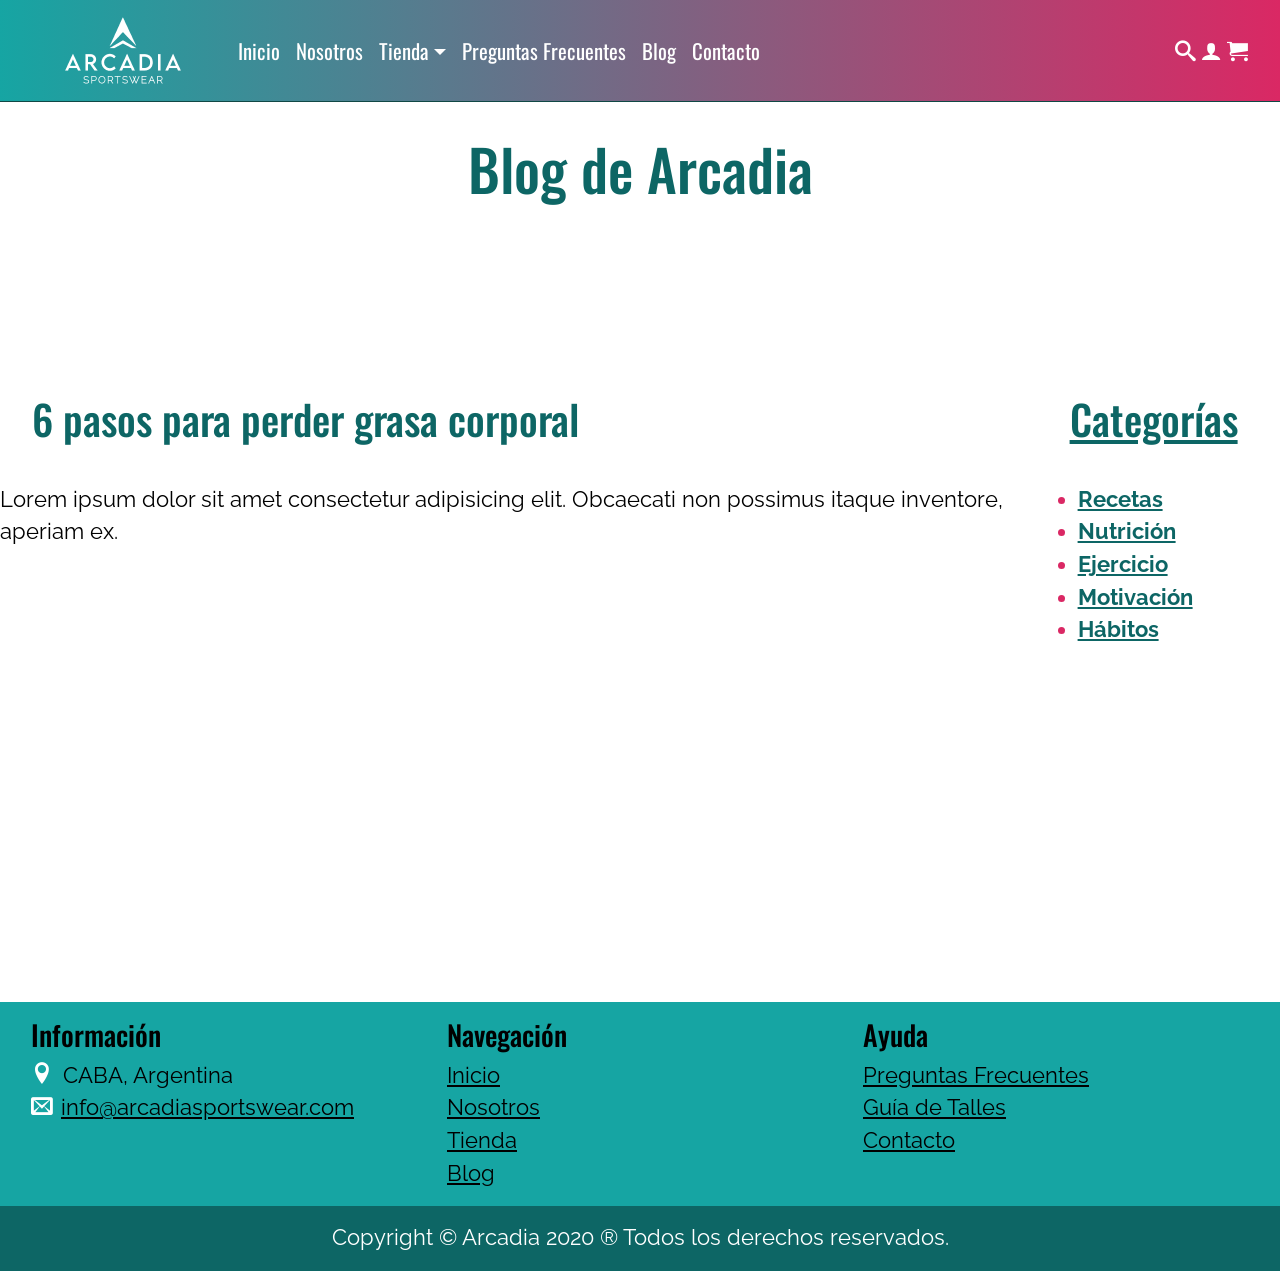
==== pages/blog.html @ 8c6b8575 "New Footer added to all pages" ====
<!DOCTYPE html>
<html lang="es">
	<head>
		<meta charset="UTF-8">
		<meta name="viewport" content="width=device-width, initial-scale=1.0">
		<meta name="description" content="Blog de Arcadia Sportswear. Te contamos sobre nutrición, deporte, ejercicios, motivación y hábitos saludables.">
		<title>Blog - Arcadia SportsWear</title>
		<link rel="stylesheet" href="../css/bootstrap.min.css">
		<link rel="stylesheet" href="../css/styles.css">
		<link rel="preconnect" href="https://fonts.gstatic.com">
		<link href="https://fonts.googleapis.com/css2?family=Oswald:wght@500;700&family=Raleway:ital,wght@0,500;0,700;0,800;1,500&display=swap" rel="stylesheet">
		<link rel="stylesheet" href="../css/animate.css"/>
		<script src="https://ajax.googleapis.com/ajax/libs/jquery/3.5.1/jquery.min.js"></script>
	</head>
	<body class="page">
		<header>
            <nav class="navbar navbar-expand-lg navbar-dark">
                <a class="navbar-brand wow fadeInDown mr-auto" href="../index.html"><img src="../images/arcadia-logo-blanco.png" alt="Logo de Arcadia"/></a>
                <button class="navbar-toggler order-2 wow fadeInDown" type="button" data-toggle="collapse" data-target="#navbarContent" aria-controls="navbarContent" aria-expanded="false" aria-label="Abrir navegación">
                    <span class="navbar-toggler-icon"></span>
                </button>
                <div class="collapse navbar-collapse order-4 order-lg-1 order-xl-1" id="navbarContent">
                    <ul class="wow fadeInDown navbar-nav">
                        <li class="nav-item"><a href="../index.html" class="nav-link">Inicio</a></li>
                        <li class="nav-item"><a href="nosotros.html" class="nav-link">Nosotros</a></li>
                        <li class="nav-item dropdown">
                            <a class="nav-link dropdown-toggle" id="navbarDropdown" role="button" data-toggle="dropdown" aria-haspopup="true" aria-expanded="false" href="pages/tienda.html">Tienda</a>
                            <ul class="dropdown-menu">
                                <li class="dropdown-item"><a href="tienda.html#tops">Tops</a></li>
                                <li class="dropdown-item"><a href="tienda.html#calzas">Calzas</a></li>
                                <li class="dropdown-item"><a href="talles.html">Guía de talles</a></li>
                            </ul>
                        </li>
                        <li class="nav-item"><a href="faq.html" class="nav-link">Preguntas Frecuentes</a></li>
                        <li class="nav-item"><a href="blog.html" class="nav-link">Blog</a></li>
                        <li class="nav-item"><a href="contacto.html" class="nav-link">Contacto</a></li>
                    </ul>
                </div>
                <div class="iconsHeader wow fadeInDown mr-3 text-white order-1 order-lg-2 order-xl-2">
                    <i class="icon-search"></i>
                    <i class="icon-user"></i>
                    <i class="icon-cart"></i>
                </div> 
            </nav>
        </header>
		<main id="grid">
			<h1 id="h1Blog">
				Blog de Arcadia
			</h1>
			<section class="blogIndex">
				<article>
					<h2>
						6 pasos para perder grasa corporal
					</h2>
					<p>
						Lorem ipsum dolor sit amet consectetur adipisicing elit. Obcaecati non possimus itaque inventore, aperiam ex.
					</p>
				</article>
			</section>
			<aside class="sidebar">
				<h2 class="sidebar__title">
					Categorías
				</h2>
				<ul class="sidebar__categories">
					<li><a href="#">Recetas</a></li>
					<li><a href="#">Nutrición</a></li>
					<li><a href="#">Ejercicio</a></li>
					<li><a href="#">Motivación</a></li>
					<li><a href="#">Hábitos</a></li>
				</ul>
			</aside>
		</main>
		<footer>
            <div class="container-fluid">
                <div class="row justify-content-between footerPrimary">
                    <div class="col-12 col-md-6 col-lg-4">
                        <h3>
                            Información
                        </h3>
                        <ul class="nav flex-column">
                            <li><i class="icon-location text-white mr-1"></i><span> CABA, Argentina</span></li>
                            <li><i class="icon-envelop text-white mr-2"></i><a href="mailto:info@arcadiasportswear.com">info@arcadiasportswear.com</a></li>
                            <li><span></span></li>
                        </ul>
                    </div>
                    <div class="col-12 col-md-6 col-lg-4">
                        <h3>
                            Navegación
                        </h3>
                        <ul class="nav flex-column">
                            <li><a href="../index.html">Inicio</a></li>
                            <li><a href="nosotros.html">Nosotros</a></li>
                            <li><a href="tienda.html">Tienda</a></li>
                            <li><a href="blog.html">Blog</a></li>
                        </ul>
                    </div>
                    <div class="d-none d-lg-block col-md-6 col-lg-4">
                        <h3>
                            Ayuda
                        </h3>
                        <ul class="nav flex-column">
                            <li><a href="faq.html">Preguntas Frecuentes</a></li>
                            <li><a href="talles.html">Guía de Talles</a></li>
                            <li><a href="contacto.html">Contacto</a></li>
                        </ul>
                    </div>
                </div>
            </div>
            <div class="d-flex justify-content-center p-3 footerSecondary">
                <p class="text-small">
                    Copyright &copy; Arcadia 2020 &reg; Todos los derechos reservados.
                </p>
            </div>
        </footer>
		<script src="../js/wow.min.js"></script>
        <script>
            new WOW().init();
        </script>
        <script src="../js/bootstrap.min.js"></script>
	</body>
</html>
---- css/styles.css ----
body{font-size:calc(0.80rem + 1vmin);font-family:"Raleway",sans-serif,Arial,Helvetica,sans-serif}h1,h2,h3,h4,h5,h6{color:#0D6665;font-family:"Oswald",sans-serif}h1{text-align:center;font-size:calc(3rem + 1vmin)}h2{font-size:calc(2rem + 1vmin)}ul li{color:#DA2864}p{color:#000}a{color:#0D6665;text-decoration:underline}a:hover{color:#DA2864;letter-spacing:1.1px;transition:all 0.5s}hr{border-top:1px solid #0d6665}.btn-primary{background-color:#0D6665;border-color:#0D6665;text-decoration:none}.btn-primary:hover{background-color:#DA2864 !important;color:#fff !important;border-color:#DA2864 !important}.btn-primary:focus,.btn-primary:active{background-color:#DA2864 !important;color:#fff !important;border-color:#DA2864 !important;box-shadow:0 0 0.2rem #ffbd86}.btn-link{color:#0D6665}.btn-link:hover{color:#DA2864}.dropdown-item:active{background-color:#fef8fa}header{font-family:'Oswald', sans-serif;width:100%;border-bottom:1px solid #104845;background:linear-gradient(90deg, #16A5A3 0%, #DA2864 100%);font-size:1.3rem;line-height:1.5}header a{text-decoration:none}header a:hover{text-decoration:none}.navbar-dark .navbar-nav .nav-link{color:white}@media only screen and (max-width: 390px){header>nav>a{width:100%;text-align:center}}footer{text-align:left;background-color:#16A5A3;width:100%}footer div.footerPrimary:first-child{padding:1rem}footer div.footerPrimary div h3{color:#000}footer ul li{list-style-type:none}footer ul li span,footer ul li a{color:#000}footer ul li span:hover,footer ul li a:hover{color:#0D6665}footer h4{color:#000}footer .footerSecondary{background-color:#0D6665}footer .footerSecondary p{color:#fff;margin-bottom:0}@font-face{font-family:'icomoon';src:url("../fonts/icomoon.eot?fdymji");src:url("../fonts/icomoon.eot?fdymji#iefix") format("embedded-opentype"),url("../fonts/icomoon.ttf?fdymji") format("truetype"),url("../fonts/icomoon.woff?fdymji") format("woff"),url("../fonts/icomoon.svg?fdymji#icomoon") format("svg");font-weight:normal;font-style:normal;font-display:block}[class^="icon-"],[class*=" icon-"]{font-family:'icomoon' !important;speak-as:never;font-style:normal;font-weight:normal;font-variant:normal;text-transform:none;line-height:1;-webkit-font-smoothing:antialiased;-moz-osx-font-smoothing:grayscale}.icon-cart:before{content:"\e93a"}.icon-envelop:before{content:"\e945"}.icon-location:before{content:"\e947"}.icon-user:before{content:"\e971"}.icon-search:before{content:"\e986"}.icon-instagram:before{content:"\ea92"}.icon-whatsapp:before{content:"\ea93"}#grid{display:grid;grid-template-areas:"h1Blog h1Blog" "blogIndex sidebarBlog";grid-template-columns:4fr 1fr;grid-template-rows:30% auto;grid-column-gap:1rem;justify-items:center;width:100%}#h1Blog{grid-area:h1Blog}section.blogIndex{grid-area:blogIndex}.sidebar{grid-area:sidebarBlog}.sidebar .sidebar__title{text-decoration:underline}.sidebar .sidebar__categories{font-weight:bold}label,input,select,textarea{display:block}#my-contact-newsletter,form>label:nth-child(16){display:inline}#contactPage section form{margin:auto;width:70%}#contactPage form label{margin:10px 0}.sendForm,.cleanForm{display:inline}#heroIndex{width:100%;background-color:#ffeadb}#heroIndex .carousel-caption{bottom:40%}#heroIndex .carousel-caption h1{color:#fff}.section{height:50%;padding:30px 30px}.section .section__title{text-align:center;margin-bottom:2rem}.section .btn-primary{width:fit-content;border-radius:5px}.section .section__div .section__img{width:240px;height:290px;border-radius:5px}.section .section__div .section__text{padding:2rem;text-align:justify}.section .section__div .section__text .section__button{display:block;margin-top:1rem}#prendasIndex{background-color:#DA2864;padding:30px 30px}#prendasIndex h2{text-align:center;margin-bottom:2rem;color:#fff}#prendasIndex .card-title{font-size:1.5rem;font-weight:bold}#prendasIndex .card{height:100%}#prendasIndex .card-img{object-fit:cover;height:100%}#nosotrosPage main,.page main{min-height:100vh;padding-bottom:2rem}#nosotrosPage h1,#nosotrosPage h2,.page h1,.page h2{padding:2rem}#nosotrosPage{text-align:center}#nosotrosPage #nosotrosHistoria,#nosotrosPage section ul{margin:auto;width:70%;text-align:justify}#nosotrosPage ul li{text-align:left}#faqAccordion .btn{font-size:2rem}#faqAccordion .btn:focus{outline:0;box-shadow:0 0 0 0.2rem #16a5a3}.guiaTalles{border:1px solid black;width:100%;border-collapse:collapse}.guiaTalles tr{border:1px solid black}.guiaTalles tr td:first-child{color:white;background-color:#DA2864;font-size:1.5rem;text-align:left;font-family:"Oswald",sans-serif}.guiaTalles td{border:1px solid black;text-align:center}.guiaTalles th{background-color:#DA2864;color:white;font-size:1.5rem;font-family:"Oswald",sans-serif;text-align:center}@media only screen and (max-width: 568px){.guiaTalles th,.guiaTalles tr td:first-child{font-size:1rem}}#tiendaPage section h2,#tiendaPage h1{text-align:center;padding-top:50px;margin-bottom:30px}#topsTienda,#calzasTienda{display:flex;justify-content:space-evenly}#tiendaPage main:nth-child(3){margin-bottom:2rem}#topsTienda .list-group-item:hover,#calzasTienda .list-group-item:hover{background-color:#104845;color:white;border-color:#104845;cursor:pointer}#tiendaPage .card{margin:1rem}p.card-text{margin:0}
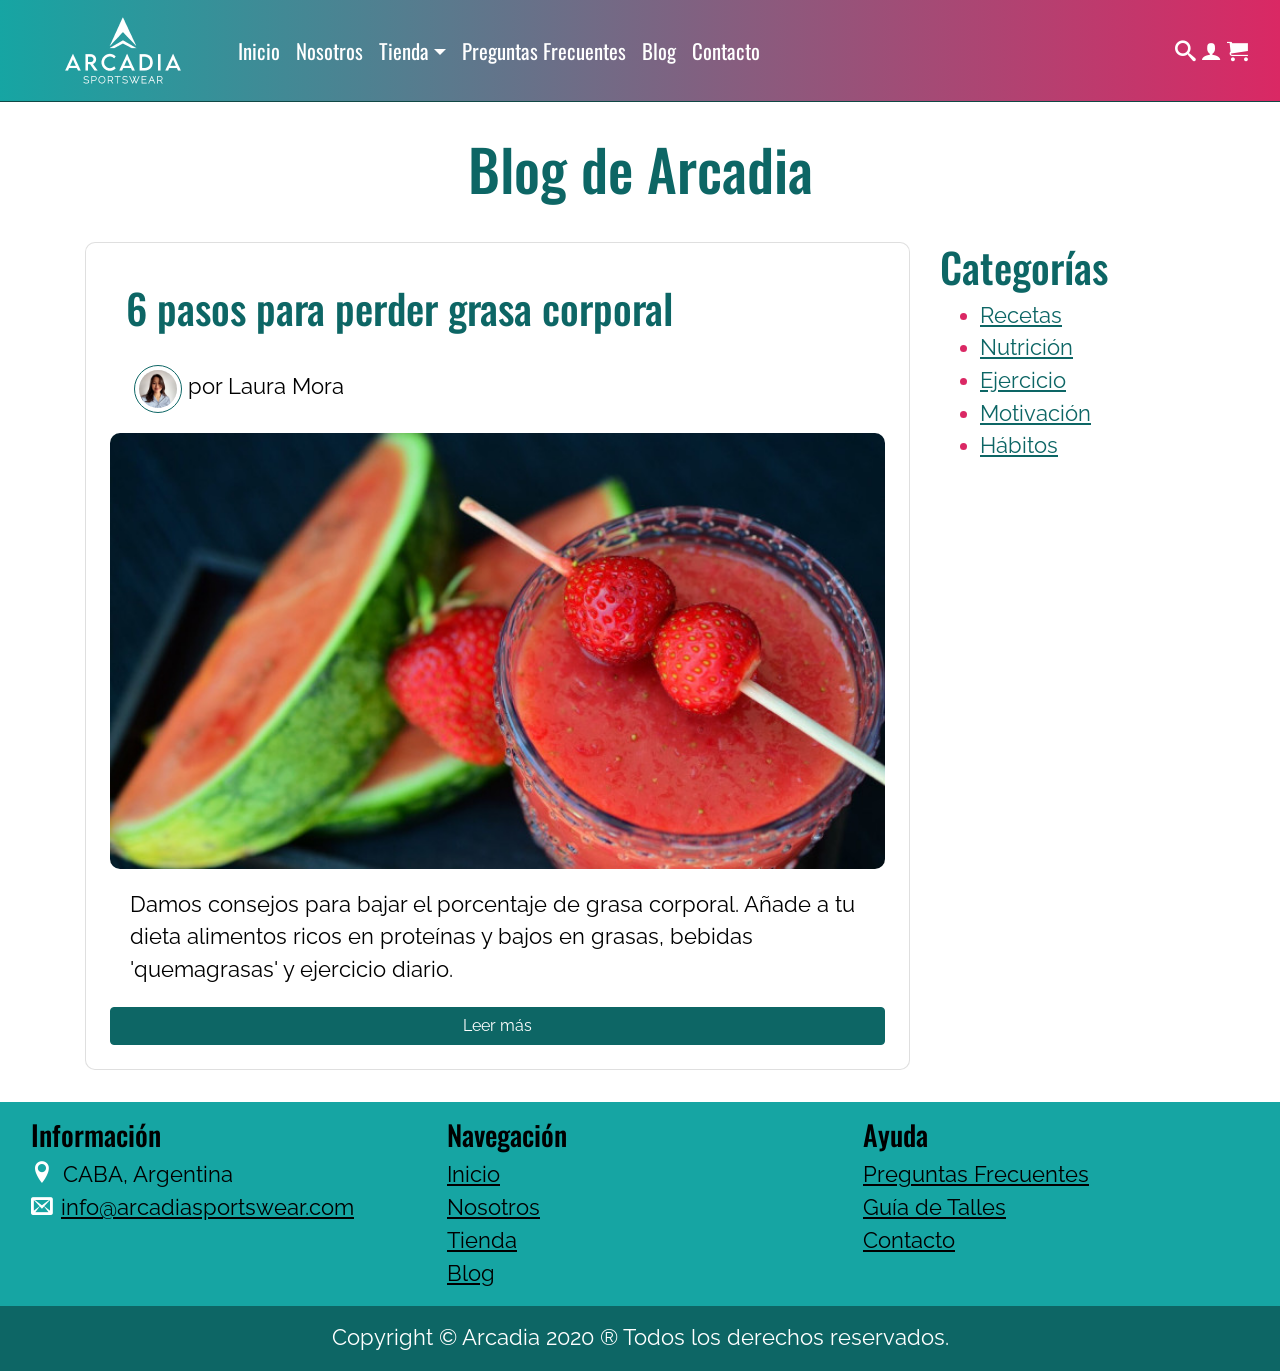
==== commit 343c07b9: "Created new blog article component, styled the blog page" ====
--- a/pages/blog.html
+++ b/pages/blog.html
@@ -43,32 +43,44 @@
                 </div> 
             </nav>
         </header>
-		<main id="grid">
-			<h1 id="h1Blog">
+		<main>
+			<h1>
 				Blog de Arcadia
 			</h1>
-			<section class="blogIndex">
-				<article>
-					<h2>
-						6 pasos para perder grasa corporal
-					</h2>
-					<p>
-						Lorem ipsum dolor sit amet consectetur adipisicing elit. Obcaecati non possimus itaque inventore, aperiam ex.
-					</p>
-				</article>
-			</section>
-			<aside class="sidebar">
-				<h2 class="sidebar__title">
-					Categorías
-				</h2>
-				<ul class="sidebar__categories">
-					<li><a href="#">Recetas</a></li>
-					<li><a href="#">Nutrición</a></li>
-					<li><a href="#">Ejercicio</a></li>
-					<li><a href="#">Motivación</a></li>
-					<li><a href="#">Hábitos</a></li>
-				</ul>
-			</aside>
+			<section class="container">
+			    <div class="row">
+			        <div class="col-12 col-md-9">
+        				<article class="card p-4">
+        					<h2 class="card-title p-2 p-sm-2 p-md-3">
+        						6 pasos para perder grasa corporal
+        					</h2>
+        					<div class="m-1 ml-4 pb-2 pb-sm-2 pb-md-3">
+            					<img src="../images/laura-mora-avatar.jpg" alt="Laura Mora Avatar" class="d-inline img-thumbnail">
+            					<p class="d-inline text-small">
+            					 por Laura Mora
+            					</p>
+                            </div>
+        					<img src="../images/blog/6-tips-para-perder-grasa-corporal.jpg" alt="Tips para perder grasa corporal" loading="lazy" class="articleImage">
+        					<p class="card-body card-text">
+        						Damos consejos para bajar el porcentaje de grasa corporal. Añade a tu dieta alimentos ricos en proteínas y bajos en grasas, bebidas 'quemagrasas' y ejercicio diario.
+        					</p>
+        					<a href="#" class="btn btn-primary">Leer más</a>
+        				</article>
+                    </div>
+        			<aside class="d-none col-md-3 d-md-block">
+        				<h2 class="sidebar__title">
+        					Categorías
+        				</h2>
+        				<ul class="sidebar__categories">
+        					<li><a href="#">Recetas</a></li>
+        					<li><a href="#">Nutrición</a></li>
+        					<li><a href="#">Ejercicio</a></li>
+        					<li><a href="#">Motivación</a></li>
+        					<li><a href="#">Hábitos</a></li>
+        				</ul>
+        			</aside>
+                </div>
+            </section>
 		</main>
 		<footer>
             <div class="container-fluid">
--- a/css/styles.css
+++ b/css/styles.css
@@ -1,2 +1 @@
-body{font-size:calc(0.80rem + 1vmin);font-family:"Raleway",sans-serif,Arial,Helvetica,sans-serif}h1,h2,h3,h4,h5,h6{color:#0D6665;font-family:"Oswald",sans-serif}h1{text-align:center;font-size:calc(3rem + 1vmin)}h2{font-size:calc(2rem + 1vmin)}ul li{color:#DA2864}p{color:#000}a{color:#0D6665;text-decoration:underline}a:hover{color:#DA2864;letter-spacing:1.1px;transition:all 0.5s}hr{border-top:1px solid #0d6665}.btn-primary{background-color:#0D6665;border-color:#0D6665;text-decoration:none}.btn-primary:hover{background-color:#DA2864 !important;color:#fff !important;border-color:#DA2864 !important}.btn-primary:focus,.btn-primary:active{background-color:#DA2864 !important;color:#fff !important;border-color:#DA2864 !important;box-shadow:0 0 0.2rem #ffbd86}.btn-link{color:#0D6665}.btn-link:hover{color:#DA2864}.dropdown-item:active{background-color:#fef8fa}header{font-family:'Oswald', sans-serif;width:100%;border-bottom:1px solid #104845;background:linear-gradient(90deg, #16A5A3 0%, #DA2864 100%);font-size:1.3rem;line-height:1.5}header a{text-decoration:none}header a:hover{text-decoration:none}.navbar-dark .navbar-nav .nav-link{color:white}@media only screen and (max-width: 390px){header>nav>a{width:100%;text-align:center}}footer{text-align:left;background-color:#16A5A3;width:100%}footer div.footerPrimary:first-child{padding:1rem}footer div.footerPrimary div h3{color:#000}footer ul li{list-style-type:none}footer ul li span,footer ul li a{color:#000}footer ul li span:hover,footer ul li a:hover{color:#0D6665}footer h4{color:#000}footer .footerSecondary{background-color:#0D6665}footer .footerSecondary p{color:#fff;margin-bottom:0}@font-face{font-family:'icomoon';src:url("../fonts/icomoon.eot?fdymji");src:url("../fonts/icomoon.eot?fdymji#iefix") format("embedded-opentype"),url("../fonts/icomoon.ttf?fdymji") format("truetype"),url("../fonts/icomoon.woff?fdymji") format("woff"),url("../fonts/icomoon.svg?fdymji#icomoon") format("svg");font-weight:normal;font-style:normal;font-display:block}[class^="icon-"],[class*=" icon-"]{font-family:'icomoon' !important;speak-as:never;font-style:normal;font-weight:normal;font-variant:normal;text-transform:none;line-height:1;-webkit-font-smoothing:antialiased;-moz-osx-font-smoothing:grayscale}.icon-cart:before{content:"\e93a"}.icon-envelop:before{content:"\e945"}.icon-location:before{content:"\e947"}.icon-user:before{content:"\e971"}.icon-search:before{content:"\e986"}.icon-instagram:before{content:"\ea92"}.icon-whatsapp:before{content:"\ea93"}#grid{display:grid;grid-template-areas:"h1Blog h1Blog"- "blogIndex sidebarBlog";grid-template-columns:4fr 1fr;grid-template-rows:30% auto;grid-column-gap:1rem;justify-items:center;width:100%}#h1Blog{grid-area:h1Blog}section.blogIndex{grid-area:blogIndex}.sidebar{grid-area:sidebarBlog}.sidebar .sidebar__title{text-decoration:underline}.sidebar .sidebar__categories{font-weight:bold}label,input,select,textarea{display:block}#my-contact-newsletter,form>label:nth-child(16){display:inline}#contactPage section form{margin:auto;width:70%}#contactPage form label{margin:10px 0}.sendForm,.cleanForm{display:inline}#heroIndex{width:100%;background-color:#ffeadb}#heroIndex .carousel-caption{bottom:40%}#heroIndex .carousel-caption h1{color:#fff}.section{height:50%;padding:30px 30px}.section .section__title{text-align:center;margin-bottom:2rem}.section .btn-primary{width:fit-content;border-radius:5px}.section .section__div .section__img{width:240px;height:290px;border-radius:5px}.section .section__div .section__text{padding:2rem;text-align:justify}.section .section__div .section__text .section__button{display:block;margin-top:1rem}#prendasIndex{background-color:#DA2864;padding:30px 30px}#prendasIndex h2{text-align:center;margin-bottom:2rem;color:#fff}#prendasIndex .card-title{font-size:1.5rem;font-weight:bold}#prendasIndex .card{height:100%}#prendasIndex .card-img{object-fit:cover;height:100%}#nosotrosPage main,.page main{min-height:100vh;padding-bottom:2rem}#nosotrosPage h1,#nosotrosPage h2,.page h1,.page h2{padding:2rem}#nosotrosPage{text-align:center}#nosotrosPage #nosotrosHistoria,#nosotrosPage section ul{margin:auto;width:70%;text-align:justify}#nosotrosPage ul li{text-align:left}#faqAccordion .btn{font-size:2rem}#faqAccordion .btn:focus{outline:0;box-shadow:0 0 0 0.2rem #16a5a3}.guiaTalles{border:1px solid black;width:100%;border-collapse:collapse}.guiaTalles tr{border:1px solid black}.guiaTalles tr td:first-child{color:white;background-color:#DA2864;font-size:1.5rem;text-align:left;font-family:"Oswald",sans-serif}.guiaTalles td{border:1px solid black;text-align:center}.guiaTalles th{background-color:#DA2864;color:white;font-size:1.5rem;font-family:"Oswald",sans-serif;text-align:center}@media only screen and (max-width: 568px){.guiaTalles th,.guiaTalles tr td:first-child{font-size:1rem}}#tiendaPage section h2,#tiendaPage h1{text-align:center;padding-top:50px;margin-bottom:30px}#topsTienda,#calzasTienda{display:flex;justify-content:space-evenly}#tiendaPage main:nth-child(3){margin-bottom:2rem}#topsTienda .list-group-item:hover,#calzasTienda .list-group-item:hover{background-color:#104845;color:white;border-color:#104845;cursor:pointer}#tiendaPage .card{margin:1rem}p.card-text{margin:0}
+body{font-size:calc(0.80rem + 1vmin);font-family:"Raleway",sans-serif,Arial,Helvetica,sans-serif}h1,h2,h3,h4,h5,h6{color:#0D6665;font-family:"Oswald",sans-serif}h1{text-align:center;font-size:calc(3rem + 1vmin)}h2{font-size:calc(2rem + 1vmin)}ul li{color:#DA2864}p{color:#000}a{color:#0D6665;text-decoration:underline}a:hover{color:#DA2864;letter-spacing:1.1px;transition:all 0.5s}hr{border-top:1px solid #0d6665}.btn-primary{background-color:#0D6665;border-color:#0D6665;text-decoration:none}.btn-primary:hover{background-color:#DA2864 !important;color:#fff !important;border-color:#DA2864 !important}.btn-primary:focus,.btn-primary:active{background-color:#DA2864 !important;color:#fff !important;border-color:#DA2864 !important;box-shadow:0 0 0.2rem #ffbd86}.btn-link{color:#0D6665}.btn-link:hover{color:#DA2864}.dropdown-item:active{background-color:#fef8fa}header{font-family:'Oswald', sans-serif;width:100%;border-bottom:1px solid #104845;background:linear-gradient(90deg, #16A5A3 0%, #DA2864 100%);font-size:1.3rem;line-height:1.5}header a{text-decoration:none}header a:hover{text-decoration:none}.navbar-dark .navbar-nav .nav-link{color:white}@media only screen and (max-width: 390px){header>nav>a{width:100%;text-align:center}}footer{text-align:left;background-color:#16A5A3;width:100%}footer div.footerPrimary:first-child{padding:1rem}footer div.footerPrimary div h3{color:#000}footer ul li{list-style-type:none}footer ul li span,footer ul li a{color:#000}footer ul li span:hover,footer ul li a:hover{color:#0D6665}footer h4{color:#000}footer .footerSecondary{background-color:#0D6665}footer .footerSecondary p{color:#fff;margin-bottom:0}@font-face{font-family:'icomoon';src:url("../fonts/icomoon.eot?fdymji");src:url("../fonts/icomoon.eot?fdymji#iefix") format("embedded-opentype"),url("../fonts/icomoon.ttf?fdymji") format("truetype"),url("../fonts/icomoon.woff?fdymji") format("woff"),url("../fonts/icomoon.svg?fdymji#icomoon") format("svg");font-weight:normal;font-style:normal;font-display:block}[class^="icon-"],[class*=" icon-"]{font-family:'icomoon' !important;speak-as:never;font-style:normal;font-weight:normal;font-variant:normal;text-transform:none;line-height:1;-webkit-font-smoothing:antialiased;-moz-osx-font-smoothing:grayscale}.icon-cart:before{content:"\e93a"}.icon-envelop:before{content:"\e945"}.icon-location:before{content:"\e947"}.icon-user:before{content:"\e971"}.icon-search:before{content:"\e986"}.icon-instagram:before{content:"\ea92"}.icon-whatsapp:before{content:"\ea93"}article.card{border-radius:10px}.img-thumbnail{border:1px solid #0D6665;border-radius:50%;height:3rem}.articleImage{max-width:100%;height:auto;border-radius:10px}label,input,select,textarea{display:block}#contactPage form label{margin:10px 0}@media (max-width: 350px){#contactPage form #contactButtons input{margin-top:0.5rem}}.sendForm,.cleanForm{display:inline}.form-control{border:0;border-bottom:2px solid #0D6665;box-shadow:none}.form-control:focus{border-bottom:2px solid #DA2864;box-shadow:none}#heroIndex{width:100%;background-color:#ffeadb}#heroIndex .carousel-caption{bottom:40%}#heroIndex .carousel-caption h1{color:#fff}.section{height:50%;padding:30px 30px}.section .section__title{text-align:center;margin-bottom:2rem}.section .btn-primary{width:fit-content;border-radius:5px}.section .section__div .section__img{width:240px;height:290px;border-radius:5px}.section .section__div .section__text{padding:2rem;text-align:justify}.section .section__div .section__text .section__button{display:block;margin-top:1rem}#prendasIndex{background-color:#DA2864;padding:30px 30px}#prendasIndex h2{text-align:center;margin-bottom:2rem;color:#fff}#prendasIndex .card-title{font-size:1.5rem;font-weight:bold}#prendasIndex .card{height:100%}#prendasIndex .card-img{object-fit:cover;height:100%}#nosotrosPage main,.page main{min-height:100vh;padding-bottom:2rem}#nosotrosPage h1,.page h1{padding:2rem}#nosotrosPage{text-align:center}#nosotrosPage #nosotrosHistoria,#nosotrosPage section ul{margin:auto;width:70%;text-align:justify}#nosotrosPage ul li{text-align:left}#faqAccordion .btn{font-size:2rem}#faqAccordion .btn:focus{outline:0;box-shadow:0 0 0 0.2rem #16a5a3}.guiaTalles{border:1px solid black;width:100%;border-collapse:collapse}.guiaTalles tr{border:1px solid black}.guiaTalles tr td:first-child{color:white;background-color:#DA2864;font-size:1.5rem;text-align:left;font-family:"Oswald",sans-serif}.guiaTalles td{border:1px solid black;text-align:center}.guiaTalles th{background-color:#DA2864;color:white;font-size:1.5rem;font-family:"Oswald",sans-serif;text-align:center}@media only screen and (max-width: 568px){.guiaTalles th,.guiaTalles tr td:first-child{font-size:1rem}}#tiendaPage section h2,#tiendaPage h1{text-align:center;padding-top:50px;margin-bottom:30px}#topsTienda,#calzasTienda{display:flex;justify-content:space-evenly}#tiendaPage main:nth-child(3){margin-bottom:2rem}#topsTienda .list-group-item:hover,#calzasTienda .list-group-item:hover{background-color:#104845;color:white;border-color:#104845;cursor:pointer}#tiendaPage .card{margin:1rem}p.card-text{margin:0}
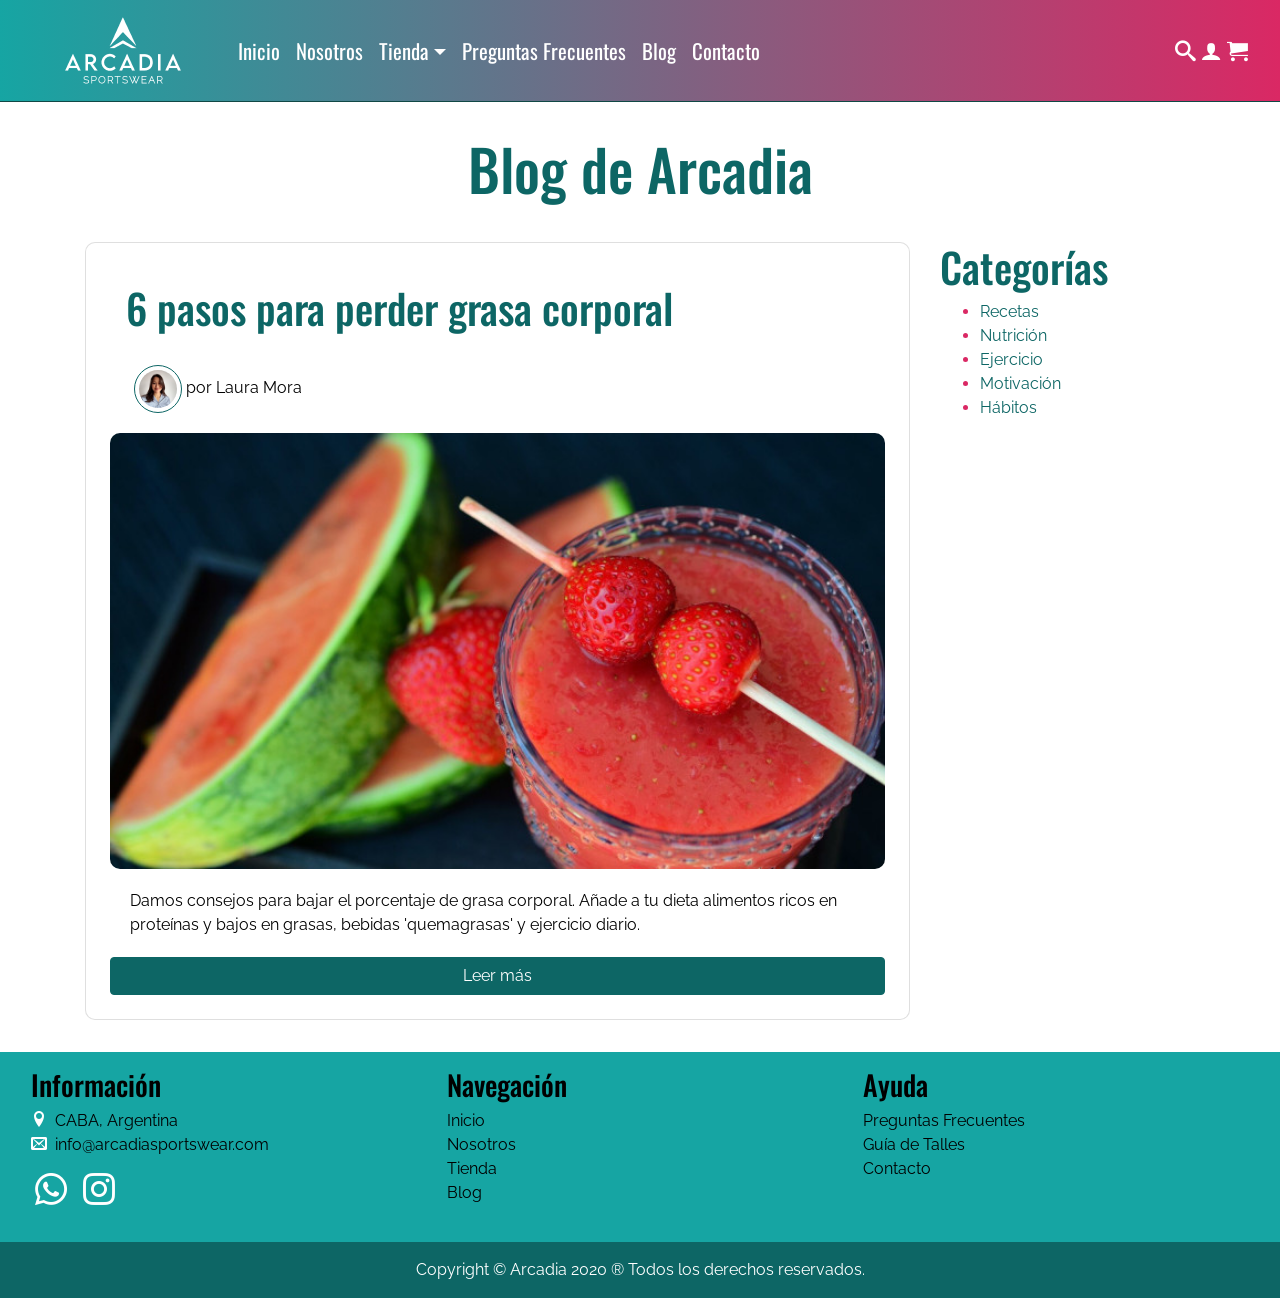
==== commit dd50562f: "Refactor styles, create mixin, fix footer & add to all pages, removed spaces, fixed code on Nosotros" ====
--- a/pages/blog.html
+++ b/pages/blog.html
@@ -82,6 +82,7 @@
                 </div>
             </section>
 		</main>
+		<!------ Footer ------>
 		<footer>
             <div class="container-fluid">
                 <div class="row justify-content-between footerPrimary">
@@ -92,8 +93,11 @@
                         <ul class="nav flex-column">
                             <li><i class="icon-location text-white mr-1"></i><span> CABA, Argentina</span></li>
                             <li><i class="icon-envelop text-white mr-2"></i><a href="mailto:info@arcadiasportswear.com">info@arcadiasportswear.com</a></li>
-                            <li><span></span></li>
                         </ul>
+                        <div class="row ml-1 mt-3 mb-3">
+                            <a href="https://wa.link/3eighx"><i class="icon-whatsapp mr-3"></i></a> 
+                            <a href="https://www.instagram.com/arcadia_ar/"><i class="icon-instagram mr-2"></i></a>
+                        </div>
                     </div>
                     <div class="col-12 col-md-6 col-lg-4">
                         <h3>
--- a/css/styles.css
+++ b/css/styles.css
@@ -1 +1 @@
-body{font-size:calc(0.80rem + 1vmin);font-family:"Raleway",sans-serif,Arial,Helvetica,sans-serif}h1,h2,h3,h4,h5,h6{color:#0D6665;font-family:"Oswald",sans-serif}h1{text-align:center;font-size:calc(3rem + 1vmin)}h2{font-size:calc(2rem + 1vmin)}ul li{color:#DA2864}p{color:#000}a{color:#0D6665;text-decoration:underline}a:hover{color:#DA2864;letter-spacing:1.1px;transition:all 0.5s}hr{border-top:1px solid #0d6665}.btn-primary{background-color:#0D6665;border-color:#0D6665;text-decoration:none}.btn-primary:hover{background-color:#DA2864 !important;color:#fff !important;border-color:#DA2864 !important}.btn-primary:focus,.btn-primary:active{background-color:#DA2864 !important;color:#fff !important;border-color:#DA2864 !important;box-shadow:0 0 0.2rem #ffbd86}.btn-link{color:#0D6665}.btn-link:hover{color:#DA2864}.dropdown-item:active{background-color:#fef8fa}header{font-family:'Oswald', sans-serif;width:100%;border-bottom:1px solid #104845;background:linear-gradient(90deg, #16A5A3 0%, #DA2864 100%);font-size:1.3rem;line-height:1.5}header a{text-decoration:none}header a:hover{text-decoration:none}.navbar-dark .navbar-nav .nav-link{color:white}@media only screen and (max-width: 390px){header>nav>a{width:100%;text-align:center}}footer{text-align:left;background-color:#16A5A3;width:100%}footer div.footerPrimary:first-child{padding:1rem}footer div.footerPrimary div h3{color:#000}footer ul li{list-style-type:none}footer ul li span,footer ul li a{color:#000}footer ul li span:hover,footer ul li a:hover{color:#0D6665}footer h4{color:#000}footer .footerSecondary{background-color:#0D6665}footer .footerSecondary p{color:#fff;margin-bottom:0}@font-face{font-family:'icomoon';src:url("../fonts/icomoon.eot?fdymji");src:url("../fonts/icomoon.eot?fdymji#iefix") format("embedded-opentype"),url("../fonts/icomoon.ttf?fdymji") format("truetype"),url("../fonts/icomoon.woff?fdymji") format("woff"),url("../fonts/icomoon.svg?fdymji#icomoon") format("svg");font-weight:normal;font-style:normal;font-display:block}[class^="icon-"],[class*=" icon-"]{font-family:'icomoon' !important;speak-as:never;font-style:normal;font-weight:normal;font-variant:normal;text-transform:none;line-height:1;-webkit-font-smoothing:antialiased;-moz-osx-font-smoothing:grayscale}.icon-cart:before{content:"\e93a"}.icon-envelop:before{content:"\e945"}.icon-location:before{content:"\e947"}.icon-user:before{content:"\e971"}.icon-search:before{content:"\e986"}.icon-instagram:before{content:"\ea92"}.icon-whatsapp:before{content:"\ea93"}article.card{border-radius:10px}.img-thumbnail{border:1px solid #0D6665;border-radius:50%;height:3rem}.articleImage{max-width:100%;height:auto;border-radius:10px}label,input,select,textarea{display:block}#contactPage form label{margin:10px 0}@media (max-width: 350px){#contactPage form #contactButtons input{margin-top:0.5rem}}.sendForm,.cleanForm{display:inline}.form-control{border:0;border-bottom:2px solid #0D6665;box-shadow:none}.form-control:focus{border-bottom:2px solid #DA2864;box-shadow:none}#heroIndex{width:100%;background-color:#ffeadb}#heroIndex .carousel-caption{bottom:40%}#heroIndex .carousel-caption h1{color:#fff}.section{height:50%;padding:30px 30px}.section .section__title{text-align:center;margin-bottom:2rem}.section .btn-primary{width:fit-content;border-radius:5px}.section .section__div .section__img{width:240px;height:290px;border-radius:5px}.section .section__div .section__text{padding:2rem;text-align:justify}.section .section__div .section__text .section__button{display:block;margin-top:1rem}#prendasIndex{background-color:#DA2864;padding:30px 30px}#prendasIndex h2{text-align:center;margin-bottom:2rem;color:#fff}#prendasIndex .card-title{font-size:1.5rem;font-weight:bold}#prendasIndex .card{height:100%}#prendasIndex .card-img{object-fit:cover;height:100%}#nosotrosPage main,.page main{min-height:100vh;padding-bottom:2rem}#nosotrosPage h1,.page h1{padding:2rem}#nosotrosPage{text-align:center}#nosotrosPage #nosotrosHistoria,#nosotrosPage section ul{margin:auto;width:70%;text-align:justify}#nosotrosPage ul li{text-align:left}#faqAccordion .btn{font-size:2rem}#faqAccordion .btn:focus{outline:0;box-shadow:0 0 0 0.2rem #16a5a3}.guiaTalles{border:1px solid black;width:100%;border-collapse:collapse}.guiaTalles tr{border:1px solid black}.guiaTalles tr td:first-child{color:white;background-color:#DA2864;font-size:1.5rem;text-align:left;font-family:"Oswald",sans-serif}.guiaTalles td{border:1px solid black;text-align:center}.guiaTalles th{background-color:#DA2864;color:white;font-size:1.5rem;font-family:"Oswald",sans-serif;text-align:center}@media only screen and (max-width: 568px){.guiaTalles th,.guiaTalles tr td:first-child{font-size:1rem}}#tiendaPage section h2,#tiendaPage h1{text-align:center;padding-top:50px;margin-bottom:30px}#topsTienda,#calzasTienda{display:flex;justify-content:space-evenly}#tiendaPage main:nth-child(3){margin-bottom:2rem}#topsTienda .list-group-item:hover,#calzasTienda .list-group-item:hover{background-color:#104845;color:white;border-color:#104845;cursor:pointer}#tiendaPage .card{margin:1rem}p.card-text{margin:0}
+body{font-size:1rem;font-family:"Raleway",sans-serif,Arial,Helvetica,sans-serif}@media (max-width: 768px){body{font-size:calc(0.80rem + 1vmin)}}h1,h2,h3,h4,h5,h6{color:#0D6665;font-family:"Oswald",sans-serif}h1{text-align:center;font-size:calc(3rem + 1vmin)}h2{font-size:calc(2rem + 1vmin)}ul li{color:#DA2864}p{color:#000}a{color:#0D6665;text-decoration:none}a:hover{color:#DA2864;letter-spacing:1px;transition:all 0.5s;text-decoration:none}a:hover{letter-spacing:0}hr{border-top:1px solid #0d6665}.btn-primary{background-color:#0D6665;border-color:#0D6665;text-decoration:none}.btn-primary:hover{background-color:#DA2864 !important;color:#fff !important;border-color:#DA2864 !important}.btn-primary:focus,.btn-primary:active{background-color:#DA2864 !important;color:#fff !important;border-color:#DA2864 !important;box-shadow:0 0 0.2rem #ffbd86}.btn-link{color:#0D6665}.btn-link:hover{color:#DA2864;text-decoration:none}.dropdown-item:active{background-color:#fef8fa}header{font-family:'Oswald', sans-serif;width:100%;border-bottom:1px solid #104845;background:linear-gradient(90deg, #16A5A3 0%, #DA2864 100%);font-size:1.3rem;line-height:1.5}header a{text-decoration:none}header a:hover{text-decoration:none}.navbar-dark .navbar-nav .nav-link{color:white}@media only screen and (max-width: 390px){header>nav>a{width:100%;text-align:center}}footer{text-align:left;background-color:#16A5A3;width:100%}footer div.footerPrimary{padding:1rem}footer div.footerPrimary div h3{color:#000}footer div.footerPrimary div a,footer div.footerPrimary div span{text-decoration:none}footer div.footerPrimary div a .icon-whatsapp,footer div.footerPrimary div a .icon-instagram,footer div.footerPrimary div span .icon-whatsapp,footer div.footerPrimary div span .icon-instagram{font-size:2rem;color:#fff}footer div.footerPrimary div a .icon-whatsapp:hover,footer div.footerPrimary div a .icon-instagram:hover,footer div.footerPrimary div span .icon-whatsapp:hover,footer div.footerPrimary div span .icon-instagram:hover{color:#DA2864;letter-spacing:0px}footer div.footerPrimary div a:hover,footer div.footerPrimary div span:hover{letter-spacing:0}footer div.footerPrimary div ul li{list-style-type:none}footer div.footerPrimary div ul li span,footer div.footerPrimary div ul li a{color:#0D6665;text-decoration:none;color:#000}footer div.footerPrimary div ul li span:hover,footer div.footerPrimary div ul li a:hover{color:#DA2864;letter-spacing:1px;transition:all 0.5s;text-decoration:none}footer div.footerPrimary div ul li span:hover,footer div.footerPrimary div ul li a:hover{color:#0D6665}footer h4{color:#000}footer .footerSecondary{background-color:#0D6665}footer .footerSecondary p{color:#fff;margin-bottom:0}@font-face{font-family:'icomoon';src:url("../fonts/icomoon.eot?fdymji");src:url("../fonts/icomoon.eot?fdymji#iefix") format("embedded-opentype"),url("../fonts/icomoon.ttf?fdymji") format("truetype"),url("../fonts/icomoon.woff?fdymji") format("woff"),url("../fonts/icomoon.svg?fdymji#icomoon") format("svg");font-weight:normal;font-style:normal;font-display:block}[class^="icon-"],[class*=" icon-"]{font-family:'icomoon' !important;speak-as:never;font-style:normal;font-weight:normal;font-variant:normal;text-transform:none;line-height:1;-webkit-font-smoothing:antialiased;-moz-osx-font-smoothing:grayscale}.icon-cart:before{content:"\e93a"}.icon-envelop:before{content:"\e945"}.icon-location:before{content:"\e947"}.icon-user:before{content:"\e971"}.icon-search:before{content:"\e986"}.icon-instagram:before{content:"\ea92"}.icon-whatsapp:before{content:"\ea93"}article.card{border-radius:10px}.img-thumbnail{border:1px solid #0D6665;border-radius:50%;height:3rem}.articleImage{max-width:100%;height:auto;border-radius:10px}label,input,select,textarea{display:block}#contactPage form label{margin:10px 0}@media (max-width: 350px){#contactPage form #contactButtons input{margin-top:0.5rem}}.sendForm,.cleanForm{display:inline}.form-control{border:0;border-bottom:2px solid #0D6665;box-shadow:none}.form-control:focus{border-bottom:2px solid #DA2864;box-shadow:none}#heroIndex{width:100%;background-color:#ffeadb}#heroIndex .carousel-caption{bottom:40%}@media (max-width: 362px){#heroIndex .carousel-caption{bottom:30%}}#heroIndex .carousel-caption h1{color:#fff}.section{height:50%;padding:30px 30px}.section .section__title{text-align:center;margin-bottom:2rem}.section .btn-primary{width:fit-content;border-radius:5px}.section .section__div .section__img{width:240px;height:290px;border-radius:5px}.section .section__div .section__text{padding:2rem;text-align:justify}.section .section__div .section__button{display:block;margin:1rem 2rem 2rem 1rem}#prendasIndex{background-color:#DA2864;padding:30px 30px}#prendasIndex h2{text-align:center;margin-bottom:2rem;color:#fff}#prendasIndex .card-title{font-size:1.5rem;font-weight:bold}#prendasIndex .card{height:100%}#prendasIndex .card-img{object-fit:cover;height:100%}#nosotrosPage main,.page main{min-height:100vh;padding-bottom:2rem}#nosotrosPage h1,.page h1{padding:2rem}#nosotrosPage{text-align:center}#nosotrosPage #nosotrosHistoria,#nosotrosPage section ul{margin:auto;width:70%;text-align:justify}#nosotrosPage ul li{text-align:left}#faqAccordion .btn{font-size:2rem}#faqAccordion .btn:focus{outline:0;box-shadow:0 0 0 0.2rem #16a5a3}@media (max-width: 576px){#faqAccordion .btn{font-size:1.5rem}}.guiaTalles{border:1px solid black;width:100%}.guiaTalles tr{border:1px solid black}.guiaTalles tr td:first-child{color:white;background-color:#16A5A3;font-size:1.5rem;text-align:left;font-family:"Raleway",sans-serif,Arial,Helvetica,sans-serif}.guiaTalles td{border:1px solid black;text-align:center}.guiaTalles th{background-color:#0D6665;color:white;font-size:1.5rem;font-family:"Raleway",sans-serif,Arial,Helvetica,sans-serif;text-align:center}.alert.danger .alert-heading{color:#AE1E4E}@media only screen and (max-width: 568px){.guiaTalles th,.guiaTalles tr td:first-child{font-size:1rem}}#tiendaPage section h2,#tiendaPage h1{text-align:center;padding-top:50px;margin-bottom:30px}#topsTienda,#calzasTienda{display:flex;justify-content:space-evenly}#tiendaPage main:nth-child(3){margin-bottom:2rem}#topsTienda .list-group-item:hover,#calzasTienda .list-group-item:hover{background-color:#104845;color:white;border-color:#104845;cursor:pointer}#tiendaPage .card{margin:1rem}p.card-text{margin:0}
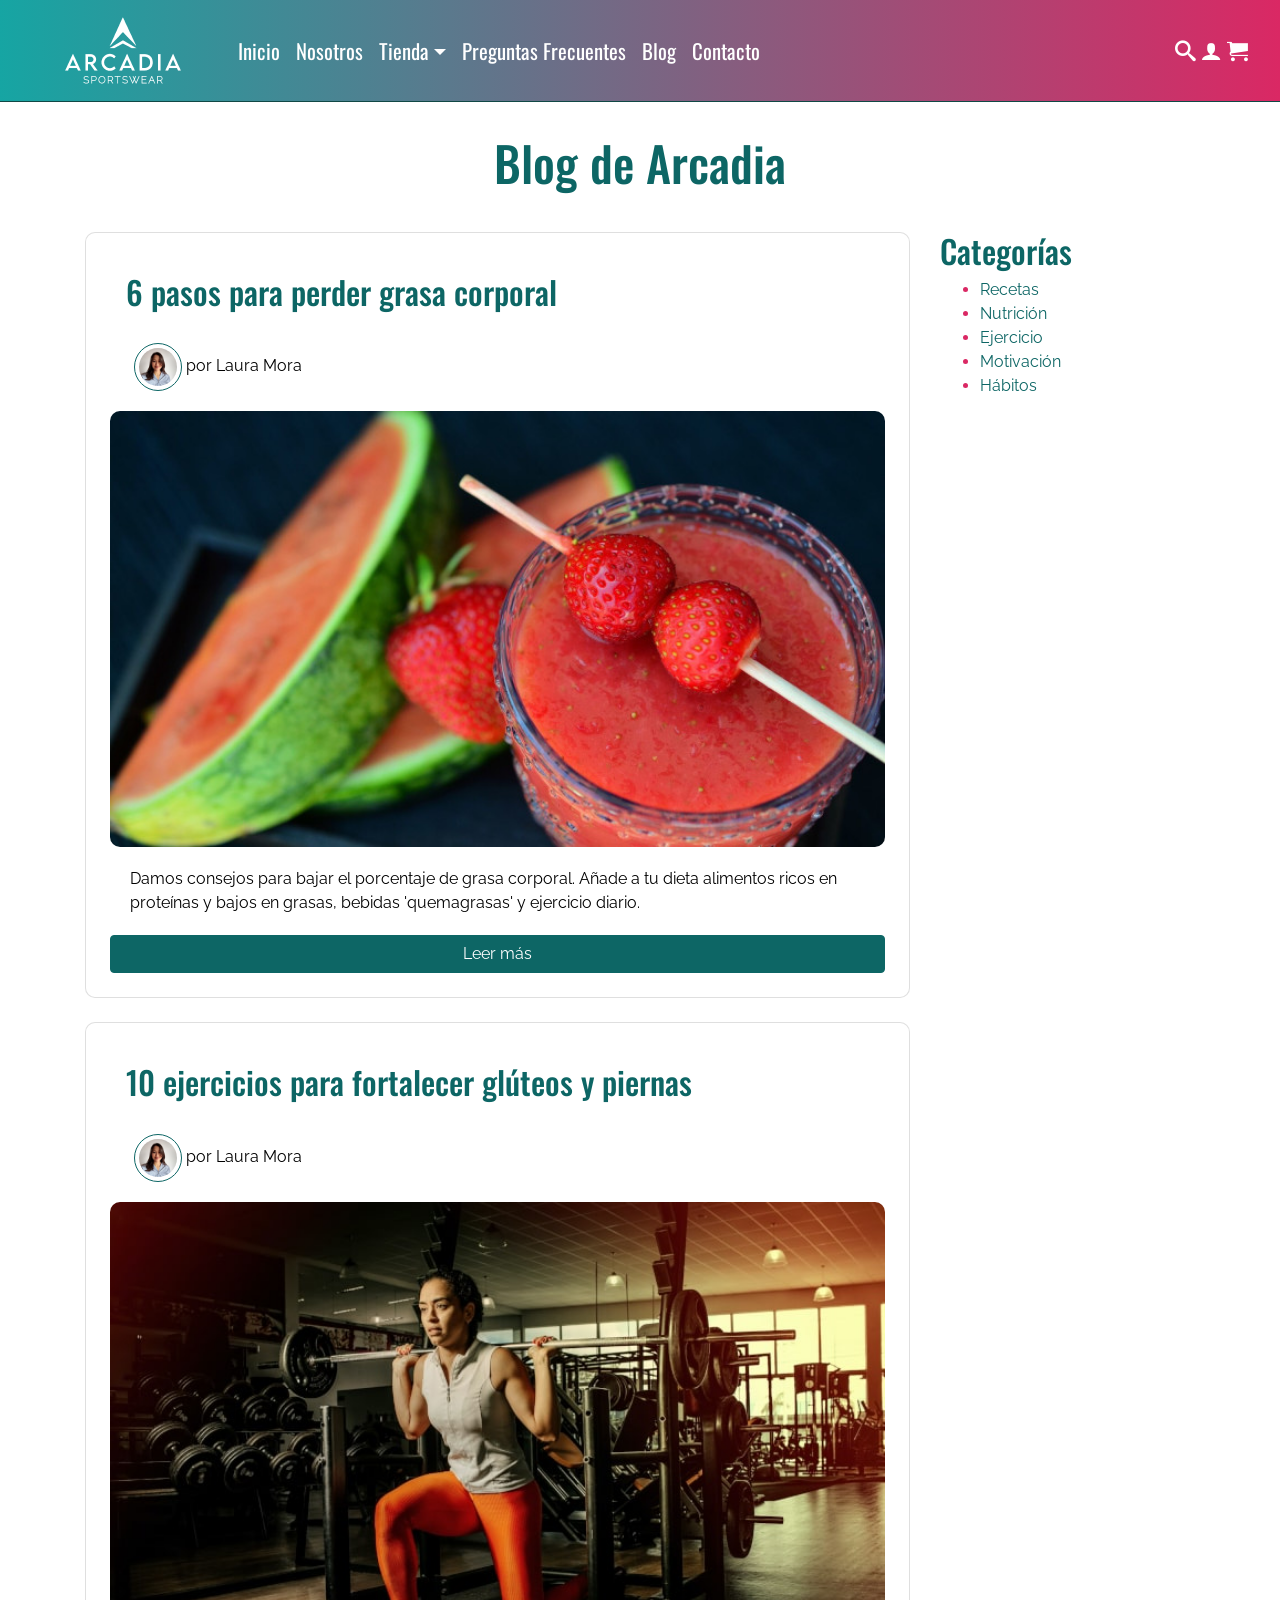
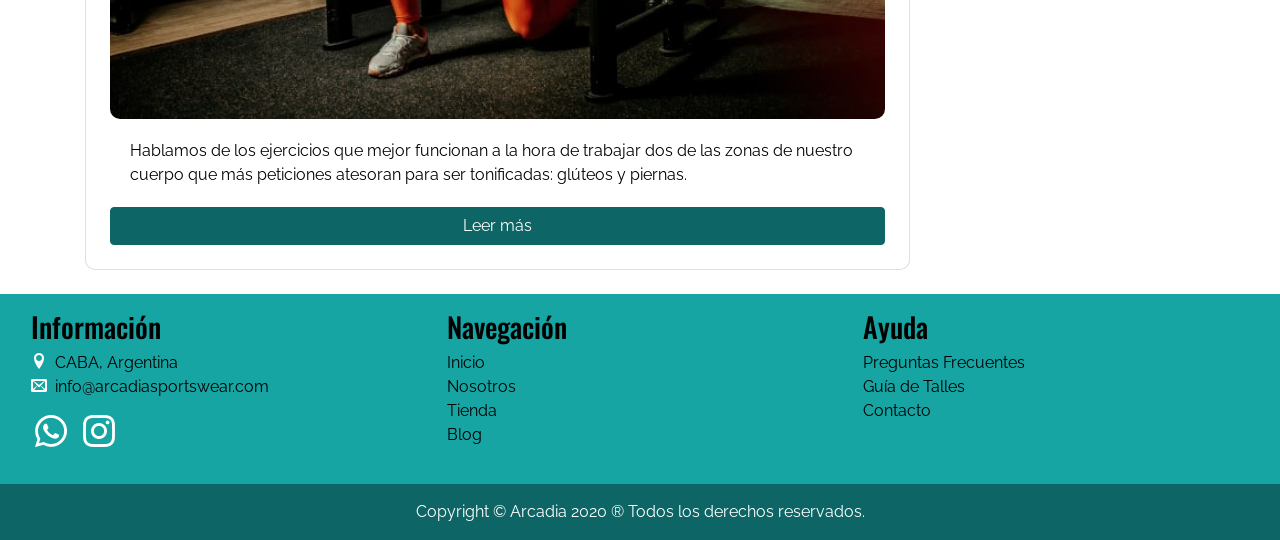
==== commit a36d42e5: "Updated Nostros page, and FAQ page, fixed code errors and removed unused code. Added new blog post t" ====
--- a/pages/blog.html
+++ b/pages/blog.html
@@ -50,7 +50,7 @@
 			<section class="container">
 			    <div class="row">
 			        <div class="col-12 col-md-9">
-        				<article class="card p-4">
+        				<article class="card p-4 mb-4">
         					<h2 class="card-title p-2 p-sm-2 p-md-3">
         						6 pasos para perder grasa corporal
         					</h2>
@@ -63,6 +63,22 @@
         					<img src="../images/blog/6-tips-para-perder-grasa-corporal.jpg" alt="Tips para perder grasa corporal" loading="lazy" class="articleImage">
         					<p class="card-body card-text">
         						Damos consejos para bajar el porcentaje de grasa corporal. Añade a tu dieta alimentos ricos en proteínas y bajos en grasas, bebidas 'quemagrasas' y ejercicio diario.
+        					</p>
+        					<a href="#" class="btn btn-primary">Leer más</a>
+        				</article>
+        				<article class="card p-4 mb-4">
+        					<h2 class="card-title p-2 p-sm-2 p-md-3">
+        						10 ejercicios para fortalecer glúteos y piernas
+        					</h2>
+        					<div class="m-1 ml-4 pb-2 pb-sm-2 pb-md-3">
+            					<img src="../images/laura-mora-avatar.jpg" alt="Laura Mora Avatar" class="d-inline img-thumbnail">
+            					<p class="d-inline text-small">
+            					 por Laura Mora
+            					</p>
+                            </div>
+        					<img src="../images/blog/ejercicios-gluteos-piernas.jpg" alt="ejercicios para fortalecer glúteos y piernas" loading="lazy" class="articleImage">
+        					<p class="card-body card-text">
+        						Hablamos de los ejercicios que mejor funcionan a la hora de trabajar dos de las zonas de nuestro cuerpo que más peticiones atesoran para ser tonificadas: glúteos y piernas.
         					</p>
         					<a href="#" class="btn btn-primary">Leer más</a>
         				</article>
--- a/css/styles.css
+++ b/css/styles.css
@@ -1 +1 @@
-body{font-size:1rem;font-family:"Raleway",sans-serif,Arial,Helvetica,sans-serif}@media (max-width: 768px){body{font-size:calc(0.80rem + 1vmin)}}h1,h2,h3,h4,h5,h6{color:#0D6665;font-family:"Oswald",sans-serif}h1{text-align:center;font-size:calc(3rem + 1vmin)}h2{font-size:calc(2rem + 1vmin)}ul li{color:#DA2864}p{color:#000}a{color:#0D6665;text-decoration:none}a:hover{color:#DA2864;letter-spacing:1px;transition:all 0.5s;text-decoration:none}a:hover{letter-spacing:0}hr{border-top:1px solid #0d6665}.btn-primary{background-color:#0D6665;border-color:#0D6665;text-decoration:none}.btn-primary:hover{background-color:#DA2864 !important;color:#fff !important;border-color:#DA2864 !important}.btn-primary:focus,.btn-primary:active{background-color:#DA2864 !important;color:#fff !important;border-color:#DA2864 !important;box-shadow:0 0 0.2rem #ffbd86}.btn-link{color:#0D6665}.btn-link:hover{color:#DA2864;text-decoration:none}.dropdown-item:active{background-color:#fef8fa}header{font-family:'Oswald', sans-serif;width:100%;border-bottom:1px solid #104845;background:linear-gradient(90deg, #16A5A3 0%, #DA2864 100%);font-size:1.3rem;line-height:1.5}header a{text-decoration:none}header a:hover{text-decoration:none}.navbar-dark .navbar-nav .nav-link{color:white}@media only screen and (max-width: 390px){header>nav>a{width:100%;text-align:center}}footer{text-align:left;background-color:#16A5A3;width:100%}footer div.footerPrimary{padding:1rem}footer div.footerPrimary div h3{color:#000}footer div.footerPrimary div a,footer div.footerPrimary div span{text-decoration:none}footer div.footerPrimary div a .icon-whatsapp,footer div.footerPrimary div a .icon-instagram,footer div.footerPrimary div span .icon-whatsapp,footer div.footerPrimary div span .icon-instagram{font-size:2rem;color:#fff}footer div.footerPrimary div a .icon-whatsapp:hover,footer div.footerPrimary div a .icon-instagram:hover,footer div.footerPrimary div span .icon-whatsapp:hover,footer div.footerPrimary div span .icon-instagram:hover{color:#DA2864;letter-spacing:0px}footer div.footerPrimary div a:hover,footer div.footerPrimary div span:hover{letter-spacing:0}footer div.footerPrimary div ul li{list-style-type:none}footer div.footerPrimary div ul li span,footer div.footerPrimary div ul li a{color:#0D6665;text-decoration:none;color:#000}footer div.footerPrimary div ul li span:hover,footer div.footerPrimary div ul li a:hover{color:#DA2864;letter-spacing:1px;transition:all 0.5s;text-decoration:none}footer div.footerPrimary div ul li span:hover,footer div.footerPrimary div ul li a:hover{color:#0D6665}footer h4{color:#000}footer .footerSecondary{background-color:#0D6665}footer .footerSecondary p{color:#fff;margin-bottom:0}@font-face{font-family:'icomoon';src:url("../fonts/icomoon.eot?fdymji");src:url("../fonts/icomoon.eot?fdymji#iefix") format("embedded-opentype"),url("../fonts/icomoon.ttf?fdymji") format("truetype"),url("../fonts/icomoon.woff?fdymji") format("woff"),url("../fonts/icomoon.svg?fdymji#icomoon") format("svg");font-weight:normal;font-style:normal;font-display:block}[class^="icon-"],[class*=" icon-"]{font-family:'icomoon' !important;speak-as:never;font-style:normal;font-weight:normal;font-variant:normal;text-transform:none;line-height:1;-webkit-font-smoothing:antialiased;-moz-osx-font-smoothing:grayscale}.icon-cart:before{content:"\e93a"}.icon-envelop:before{content:"\e945"}.icon-location:before{content:"\e947"}.icon-user:before{content:"\e971"}.icon-search:before{content:"\e986"}.icon-instagram:before{content:"\ea92"}.icon-whatsapp:before{content:"\ea93"}article.card{border-radius:10px}.img-thumbnail{border:1px solid #0D6665;border-radius:50%;height:3rem}.articleImage{max-width:100%;height:auto;border-radius:10px}label,input,select,textarea{display:block}#contactPage form label{margin:10px 0}@media (max-width: 350px){#contactPage form #contactButtons input{margin-top:0.5rem}}.sendForm,.cleanForm{display:inline}.form-control{border:0;border-bottom:2px solid #0D6665;box-shadow:none}.form-control:focus{border-bottom:2px solid #DA2864;box-shadow:none}#heroIndex{width:100%;background-color:#ffeadb}#heroIndex .carousel-caption{bottom:40%}@media (max-width: 362px){#heroIndex .carousel-caption{bottom:30%}}#heroIndex .carousel-caption h1{color:#fff}.section{height:50%;padding:30px 30px}.section .section__title{text-align:center;margin-bottom:2rem}.section .btn-primary{width:fit-content;border-radius:5px}.section .section__div .section__img{width:240px;height:290px;border-radius:5px}.section .section__div .section__text{padding:2rem;text-align:justify}.section .section__div .section__button{display:block;margin:1rem 2rem 2rem 1rem}#prendasIndex{background-color:#DA2864;padding:30px 30px}#prendasIndex h2{text-align:center;margin-bottom:2rem;color:#fff}#prendasIndex .card-title{font-size:1.5rem;font-weight:bold}#prendasIndex .card{height:100%}#prendasIndex .card-img{object-fit:cover;height:100%}#nosotrosPage main,.page main{min-height:100vh;padding-bottom:2rem}#nosotrosPage h1,.page h1{padding:2rem}#nosotrosPage{text-align:center}#nosotrosPage #nosotrosHistoria,#nosotrosPage section ul{margin:auto;width:70%;text-align:justify}#nosotrosPage ul li{text-align:left}#faqAccordion .btn{font-size:2rem}#faqAccordion .btn:focus{outline:0;box-shadow:0 0 0 0.2rem #16a5a3}@media (max-width: 576px){#faqAccordion .btn{font-size:1.5rem}}.guiaTalles{border:1px solid black;width:100%}.guiaTalles tr{border:1px solid black}.guiaTalles tr td:first-child{color:white;background-color:#16A5A3;font-size:1.5rem;text-align:left;font-family:"Raleway",sans-serif,Arial,Helvetica,sans-serif}.guiaTalles td{border:1px solid black;text-align:center}.guiaTalles th{background-color:#0D6665;color:white;font-size:1.5rem;font-family:"Raleway",sans-serif,Arial,Helvetica,sans-serif;text-align:center}.alert.danger .alert-heading{color:#AE1E4E}@media only screen and (max-width: 568px){.guiaTalles th,.guiaTalles tr td:first-child{font-size:1rem}}#tiendaPage section h2,#tiendaPage h1{text-align:center;padding-top:50px;margin-bottom:30px}#topsTienda,#calzasTienda{display:flex;justify-content:space-evenly}#tiendaPage main:nth-child(3){margin-bottom:2rem}#topsTienda .list-group-item:hover,#calzasTienda .list-group-item:hover{background-color:#104845;color:white;border-color:#104845;cursor:pointer}#tiendaPage .card{margin:1rem}p.card-text{margin:0}
+body{font-size:1rem;font-family:"Raleway",sans-serif,Arial,Helvetica,sans-serif}@media (max-width: 768px){body{font-size:calc(0.80rem + 1vmin)}}h1,h2,h3,h4,h5,h6{color:#0D6665;font-family:"Oswald",sans-serif}h1{text-align:center;font-size:3rem}@media (max-width: 768px){h1{font-size:calc(3rem + 1vmin)}}h2{font-size:2rem}@media (max-width: 768px){h2{font-size:calc(2rem + 1vmin)}}ul li{color:#DA2864}p{color:#000}a{color:#0D6665;text-decoration:none}a:hover{color:#DA2864;letter-spacing:1px;transition:all 0.5s;text-decoration:none}a:hover{letter-spacing:0}hr{border-top:1px solid #0d6665}.btn-primary{background-color:#0D6665;border-color:#0D6665;text-decoration:none}.btn-primary:hover{background-color:#DA2864 !important;color:#fff !important;border-color:#DA2864 !important}.btn-primary:focus,.btn-primary:active{background-color:#DA2864 !important;color:#fff !important;border-color:#DA2864 !important;box-shadow:0 0 0.2rem #ffbd86}.btn-link{color:#0D6665}.btn-link:hover{color:#DA2864;text-decoration:none}.dropdown-item:active{background-color:#fef8fa}header{font-family:'Oswald', sans-serif;width:100%;border-bottom:1px solid #104845;background:linear-gradient(90deg, #16A5A3 0%, #DA2864 100%);font-size:1.3rem;line-height:1.5}header a{text-decoration:none}header a:hover{text-decoration:none}.navbar-dark .navbar-nav .nav-link{color:white}@media only screen and (max-width: 390px){header>nav>a{width:100%;text-align:center}}footer{text-align:left;background-color:#16A5A3;width:100%}footer div.footerPrimary{padding:1rem}footer div.footerPrimary div h3{color:#000}footer div.footerPrimary div a,footer div.footerPrimary div span{text-decoration:none}footer div.footerPrimary div a .icon-whatsapp,footer div.footerPrimary div a .icon-instagram,footer div.footerPrimary div span .icon-whatsapp,footer div.footerPrimary div span .icon-instagram{font-size:2rem;color:#fff}footer div.footerPrimary div a .icon-whatsapp:hover,footer div.footerPrimary div a .icon-instagram:hover,footer div.footerPrimary div span .icon-whatsapp:hover,footer div.footerPrimary div span .icon-instagram:hover{color:#DA2864;letter-spacing:0px}footer div.footerPrimary div a:hover,footer div.footerPrimary div span:hover{letter-spacing:0}footer div.footerPrimary div ul li{list-style-type:none}footer div.footerPrimary div ul li span,footer div.footerPrimary div ul li a{color:#0D6665;text-decoration:none;color:#000}footer div.footerPrimary div ul li span:hover,footer div.footerPrimary div ul li a:hover{color:#DA2864;letter-spacing:1px;transition:all 0.5s;text-decoration:none}footer div.footerPrimary div ul li span:hover,footer div.footerPrimary div ul li a:hover{color:#0D6665}footer h4{color:#000}footer .footerSecondary{background-color:#0D6665}footer .footerSecondary p{color:#fff;margin-bottom:0}@font-face{font-family:'icomoon';src:url("../fonts/icomoon.eot?fdymji");src:url("../fonts/icomoon.eot?fdymji#iefix") format("embedded-opentype"),url("../fonts/icomoon.ttf?fdymji") format("truetype"),url("../fonts/icomoon.woff?fdymji") format("woff"),url("../fonts/icomoon.svg?fdymji#icomoon") format("svg");font-weight:normal;font-style:normal;font-display:block}[class^="icon-"],[class*=" icon-"]{font-family:'icomoon' !important;speak-as:never;font-style:normal;font-weight:normal;font-variant:normal;text-transform:none;line-height:1;-webkit-font-smoothing:antialiased;-moz-osx-font-smoothing:grayscale}.icon-transfer_within_a_station:before{content:"\e900"}.icon-lunch_dining:before{content:"\e901"}.icon-apparel:before{content:"\e902"}.icon-book-reference:before{content:"\e903"}.icon-cart:before{content:"\e93a"}.icon-envelop:before{content:"\e945"}.icon-location:before{content:"\e947"}.icon-user:before{content:"\e971"}.icon-search:before{content:"\e986"}.icon-spoon-knife:before{content:"\e9a3"}.icon-accessibility:before{content:"\e9b2"}.icon-instagram:before{content:"\ea92"}.icon-whatsapp:before{content:"\ea93"}article.card{border-radius:10px}.img-thumbnail{border:1px solid #0D6665;border-radius:50%;height:3rem}.articleImage{max-width:100%;height:auto;border-radius:10px}label,input,select,textarea{display:block}#contactPage form{margin-bottom:1rem}#contactPage form label{margin:10px 0}@media (max-width: 350px){#contactPage form #contactButtons input{margin-top:0.5rem}}.sendForm,.cleanForm{display:inline}.form-control{border:0;border-bottom:2px solid #0D6665;box-shadow:none}.form-control:focus{border-bottom:2px solid #DA2864;box-shadow:none}#heroIndex{width:100%;background-color:#ffeadb}#heroIndex .carousel-caption{bottom:40%}@media (max-width: 362px){#heroIndex .carousel-caption{bottom:30%}}#heroIndex .carousel-caption h1{color:#fff}.section{height:50%;padding:30px 30px}.section .section__title{text-align:center;margin-bottom:2rem}.section .btn-primary{width:fit-content;border-radius:5px}.section .section__div .section__img{width:240px;height:290px;border-radius:5px}.section .section__div .section__text{padding:2rem;text-align:justify}.section .section__div .section__button{display:block;margin:1rem 2rem 2rem 1rem}#prendasIndex{background-color:#DA2864;padding:30px 30px}#prendasIndex h2{text-align:center;margin-bottom:2rem;color:#fff}#prendasIndex .card-title{font-size:1.5rem;font-weight:bold}#prendasIndex .card{height:100%}#prendasIndex .card-img{object-fit:cover;height:100%}#prendasIndex button{position:absolute;bottom:15px}.page main{min-height:100vh}.page h1{padding:2rem}#nosotrosPage ul li{text-align:left}#nosotrosPage h2{padding:2rem}#nosotrosPage .card:hover{transform:scale(1.1, 1.1)}#nosotrosPage .card:hover i{color:#0D6665}#nosotrosPage .card i{font-size:2rem;color:#DA2864}#faqAccordion .btn{font-size:2rem}#faqAccordion .btn:focus{outline:0;box-shadow:0 0 0 0.2rem #16a5a3}@media (max-width: 576px){#faqAccordion .btn{font-size:1.5rem}}.guiaTalles{border:1px solid black;width:100%}.guiaTalles tr{border:1px solid black}.guiaTalles tr td:first-child{color:white;background-color:#16A5A3;font-size:1.5rem;text-align:left;font-family:"Raleway",sans-serif,Arial,Helvetica,sans-serif}.guiaTalles td{border:1px solid black;text-align:center}.guiaTalles th{background-color:#0D6665;color:white;font-size:1.5rem;font-family:"Raleway",sans-serif,Arial,Helvetica,sans-serif;text-align:center}.alert.danger .alert-heading{color:#AE1E4E}@media only screen and (max-width: 568px){.guiaTalles th,.guiaTalles tr td:first-child{font-size:1rem}}#tiendaPage section h2,#tiendaPage h1{text-align:center;padding-top:50px;margin-bottom:30px}#topsTienda,#calzasTienda{display:flex;justify-content:space-evenly}#tiendaPage main:nth-child(3){margin-bottom:2rem}#topsTienda .list-group-item:hover,#calzasTienda .list-group-item:hover{background-color:#104845;color:white;border-color:#104845;cursor:pointer}#tiendaPage .card{margin:1rem}#tiendaPage .card img{min-height:341.31px}p.card-text{margin:0}
